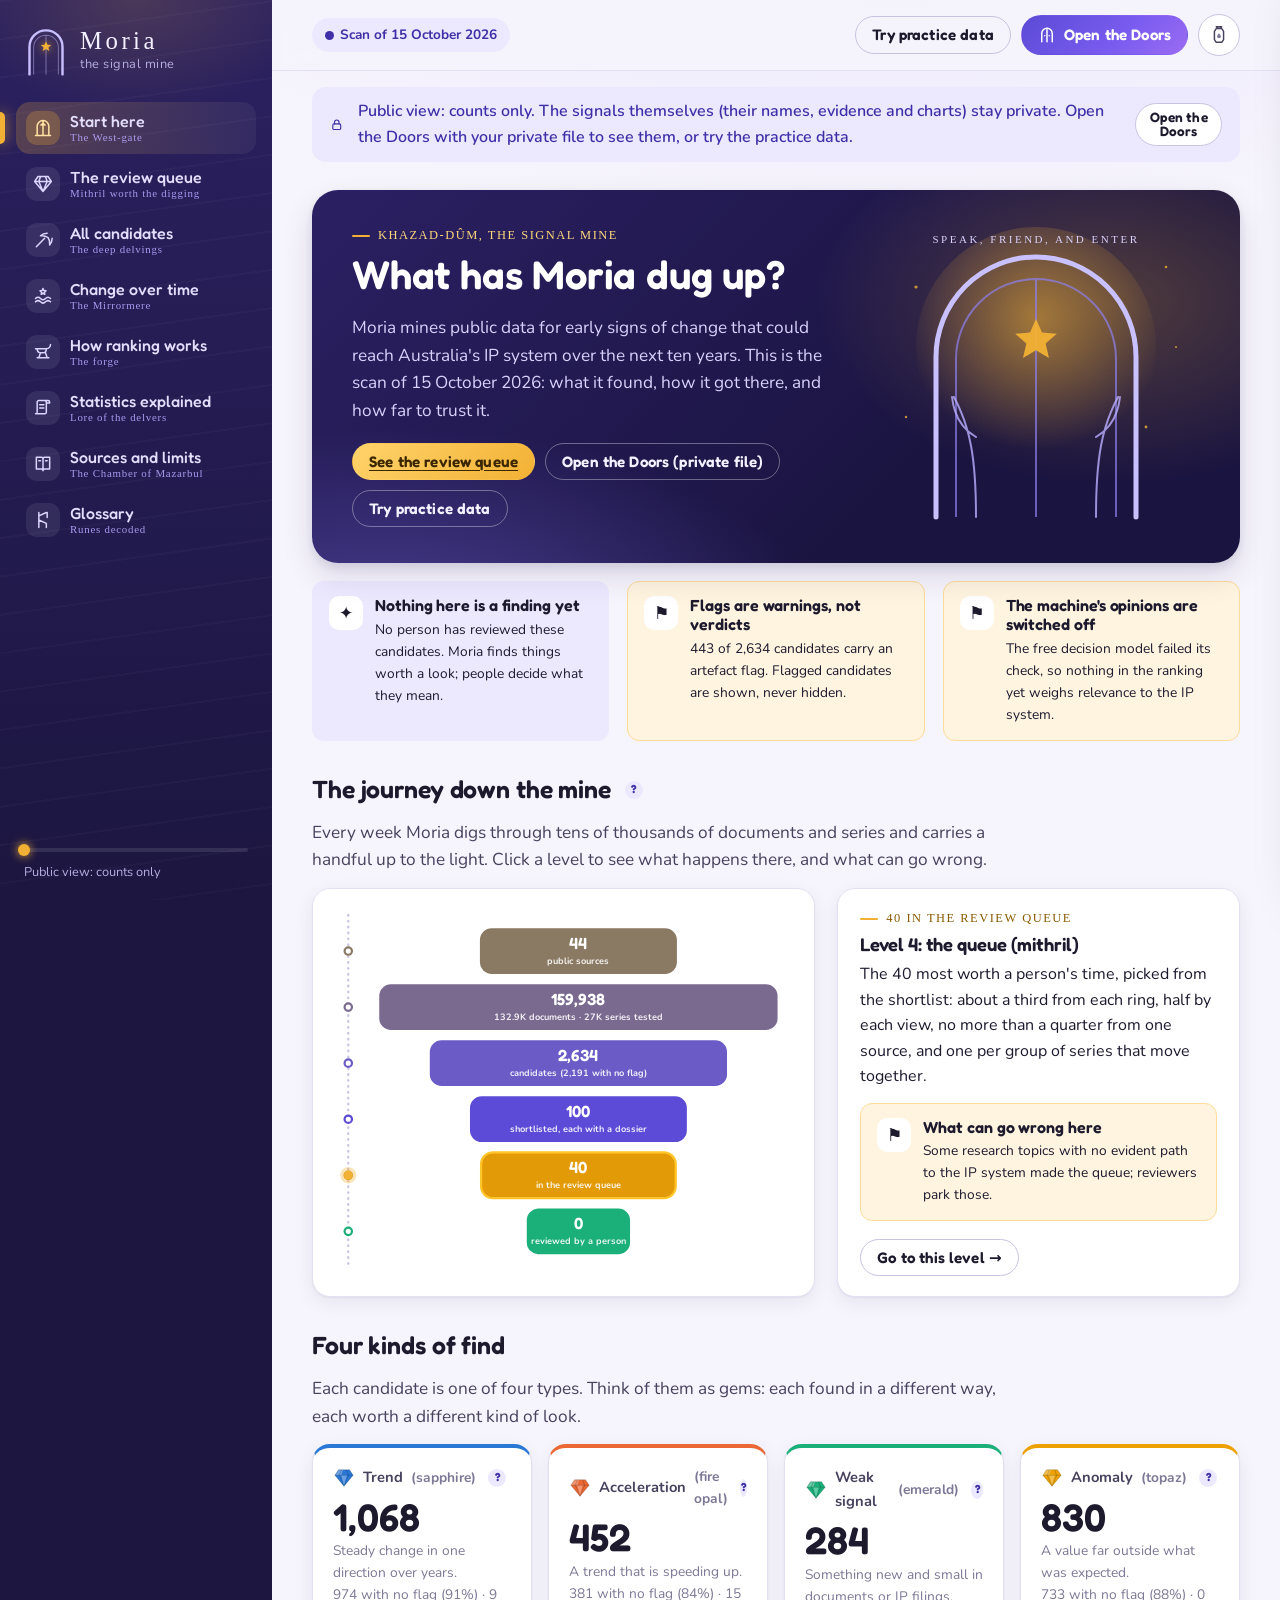
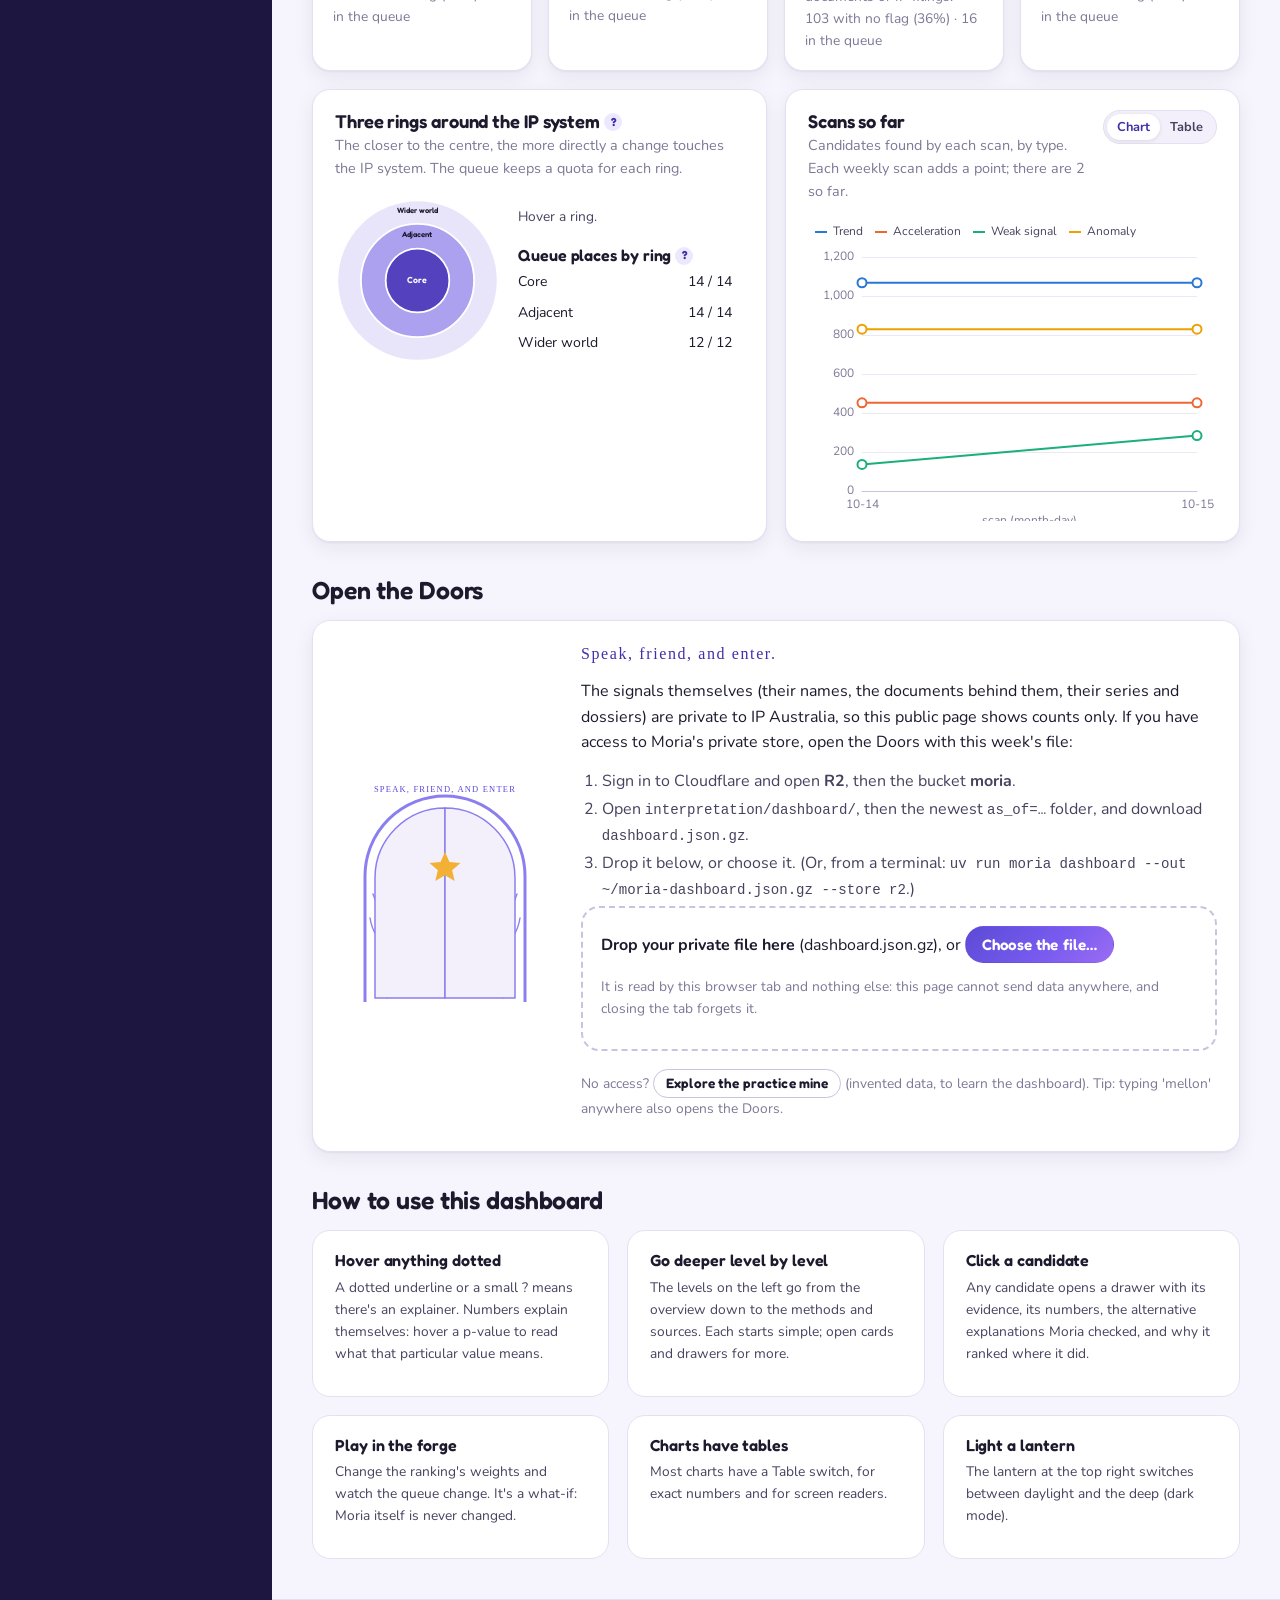
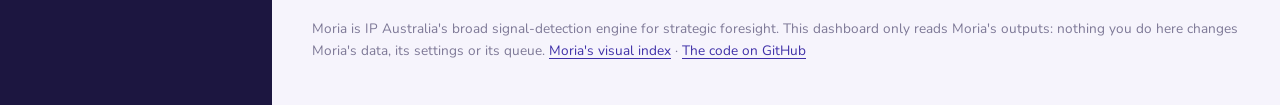
==== dashboard/index.html @ 4859a917 "The dashboard (D-030): public counts on GitHub Pages, the signals from a private file read in the br" ====
<!doctype html>
<html lang="en-AU" data-theme="light">
<head>
<meta charset="utf-8">
<meta name="viewport" content="width=device-width, initial-scale=1">
<!-- Everything this page loads comes from this site: no third-party scripts, fonts or trackers, and no connection
     can send data anywhere else. A private file you open is read in this tab only. -->
<meta http-equiv="Content-Security-Policy" content="default-src 'none'; script-src 'self'; style-src 'self' 'unsafe-inline'; img-src 'self' data: blob:; font-src 'self'; connect-src 'self'; manifest-src 'self'; base-uri 'none'; form-action 'none'; object-src 'none'">
<meta name="referrer" content="no-referrer">
<title>Moria dashboard</title>
<meta name="description" content="Explore what Moria, IP Australia's signal-detection engine, found in its latest scan: the candidates, the review queue, the evidence behind them, and how far to trust it.">
<link rel="icon" href="assets/icon.svg" type="image/svg+xml">
<link rel="stylesheet" href="assets/style.css">
</head>
<body>
<a class="skip" href="#main">Skip to the content</a>
<div class="app">
  <nav class="rail" aria-label="Sections">
    <a class="brand" href="#/start" aria-label="Moria, back to the start">
      <svg class="brand-door" viewBox="0 0 64 72" aria-hidden="true">
        <path class="door-arch" d="M8 70V30a24 24 0 0 1 48 0v40" />
        <path class="door-line" d="M14 70V31a18 18 0 0 1 36 0v39M32 70V13" />
        <path class="door-star" d="M32 22l2.2 5 5.3.4-4 3.4 1.3 5.2-4.8-2.8-4.8 2.8 1.3-5.2-4-3.4 5.3-.4z" />
      </svg>
      <span class="brand-text"><span class="brand-name">Moria</span><span class="brand-tag">the signal mine</span></span>
    </a>
    <ol class="levels" id="nav"></ol>
    <div class="rail-foot">
      <div class="depth" aria-hidden="true"><span class="depth-dot" id="depth-dot"></span></div>
      <p class="rail-note" id="rail-mode">Public view</p>
    </div>
  </nav>
  <div class="stage">
    <header class="topbar">
      <div class="topbar-left">
        <span class="chip chip-scan" id="scan-chip">Loading the scan…</span>
        <span class="chip chip-mode" id="mode-chip" hidden></span>
      </div>
      <div class="topbar-right">
        <button class="btn btn-ghost" id="btn-practice" type="button">Try practice data</button>
        <button class="btn btn-primary" id="btn-doors" type="button">
          <svg viewBox="0 0 24 24" aria-hidden="true" class="ico"><path d="M5 21V10a7 7 0 0 1 14 0v11M12 21V5M9 13h.01M15 13h.01"/></svg>
          Open the Doors
        </button>
        <button class="lantern" id="btn-theme" type="button" aria-label="Switch between light and dark" title="Light or dark">
          <svg viewBox="0 0 24 24" aria-hidden="true"><path class="lantern-frame" d="M9 3h6M10 3v2M14 3v2M7 8l2-3h6l2 3v9l-2 3H9l-2-3z"/><path class="lantern-flame" d="M12 10c1.4 1.4 2 2.5 2 3.5a2 2 0 0 1-4 0c0-1 .6-2.1 2-3.5z"/></svg>
        </button>
      </div>
    </header>
    <div class="banner" id="banner" hidden></div>
    <main id="main" tabindex="-1"></main>
    <footer class="foot">
      <p>Moria is IP Australia's broad signal-detection engine for strategic foresight. This dashboard only reads Moria's
        outputs: nothing you do here changes Moria's data, its settings or its queue.
        <a href="../index.html">Moria's visual index</a> · <a href="https://github.com/Thomas-Amann-IPAustralia/Moria">The code on GitHub</a></p>
    </footer>
  </div>
</div>
<div class="drawer-veil" id="drawer-veil" hidden></div>
<aside class="drawer" id="drawer" aria-hidden="true" aria-label="Candidate details"></aside>
<div class="popover" id="popover" role="tooltip" hidden></div>
<div class="toasts" id="toasts" aria-live="polite"></div>
<input type="file" id="file-input" accept=".json,.gz,application/json,application/gzip" hidden>
<script src="assets/vendor/echarts.min.js"></script>
<script type="module" src="assets/js/main.js"></script>
</body>
</html>
---- dashboard/assets/style.css ----
/* Moria dashboard. Desktop layout: a dark "mine shaft" rail of levels on the left, the content on the right.
   Colours are tokens: the four candidate types are gems (validated categorical slots 1 to 4), the rings an ordinal
   violet ramp ("mithril"), checks the status palette with an icon and a label. Light is daylight at the West-gate;
   dark is deep in the mine. */

@font-face { font-family: "Fredoka"; src: url("fonts/fredoka-latin-wght-normal.woff2") format("woff2"); font-weight: 300 700; font-display: swap; }
@font-face { font-family: "Nunito"; src: url("fonts/nunito-latin-wght-normal.woff2") format("woff2"); font-weight: 200 1000; font-display: swap; }
@font-face { font-family: "Nunito"; src: url("fonts/nunito-latin-wght-italic.woff2") format("woff2"); font-weight: 200 1000; font-style: italic; font-display: swap; }
@font-face { font-family: "Cinzel"; src: url("fonts/cinzel-latin-600-normal.woff2") format("woff2"); font-weight: 600; font-display: swap; }

:root {
  --f-display: "Fredoka", "Nunito", system-ui, sans-serif;
  --f-body: "Nunito", system-ui, -apple-system, "Segoe UI", sans-serif;
  --f-rune: "Cinzel", Georgia, serif;
  --f-mono: ui-monospace, "SFMono-Regular", Menlo, Consolas, monospace;

  --bg: #f6f4fc;
  --bg-glow: #ece7ff;
  --surface: #ffffff;
  --surface-2: #f3f0fb;
  --surface-3: #e9e4f8;
  --ink: #1d1a2e;
  --ink-2: #48425f;
  --muted: #7d7896;
  --line: #e4dff1;
  --line-strong: #c9c2e0;
  --shadow: 0 1px 2px rgba(35, 27, 77, .06), 0 6px 20px rgba(35, 27, 77, .07);
  --shadow-lift: 0 4px 10px rgba(35, 27, 77, .10), 0 14px 32px rgba(35, 27, 77, .12);

  --mithril: #5b4bd6;
  --mithril-2: #8b7ff0;
  --mithril-ink: #3f30a8;
  --mithril-wash: #ece9ff;
  --gold: #f2b134;
  --gold-ink: #8a5a00;
  --gold-wash: #fff4dc;
  --deep: #1c1640;
  --deep-2: #2b2160;

  /* the four candidate types (validated: adjacent slots pass CVD and normal-vision floors in both modes) */
  --t-trend: #2a78d6;
  --t-acceleration: #eb6834;
  --t-weak_signal: #1baf7a;
  --t-anomaly: #eda100;
  /* the three rings, an ordinal ramp: core darkest (validated --ordinal) */
  --r-core: #4a37b8;
  --r-adjacent: #7b6be3;
  --r-wider_world: #b3a9f2;
  /* status: always with an icon and a label */
  --s-good: #0ca30c;
  --s-good-ink: #006300;
  --s-warn: #fab219;
  --s-serious: #ec835a;
  --s-serious-ink: #a8431b;
  --s-critical: #d03b3b;
  --s-neutral: #a19cb5;

  --chart-grid: #ebe7f5;
  --chart-axis: #c9c2e0;
  --radius: 18px;
  --radius-s: 12px;
  color-scheme: light;
}
:root[data-theme="dark"] {
  --bg: #110e1f;
  --bg-glow: #1d1640;
  --surface: #1c1830;
  --surface-2: #241f3c;
  --surface-3: #2d2749;
  --ink: #efecf9;
  --ink-2: #c4bedb;
  --muted: #8f89aa;
  --line: #2f2949;
  --line-strong: #463f66;
  --shadow: 0 1px 2px rgba(0, 0, 0, .3), 0 6px 20px rgba(0, 0, 0, .3);
  --shadow-lift: 0 4px 10px rgba(0, 0, 0, .35), 0 14px 32px rgba(0, 0, 0, .4);
  --mithril: #9d92ff;
  --mithril-2: #b9b0ff;
  --mithril-ink: #c9c1ff;
  --mithril-wash: #2a2452;
  --gold: #f5bf4f;
  --gold-ink: #f5c867;
  --gold-wash: #3a2e14;
  --deep: #0b0817;
  --deep-2: #171032;
  --t-trend: #3987e5;
  --t-acceleration: #d95926;
  --t-weak_signal: #199e70;
  --t-anomaly: #c98500;
  --r-core: #c4bbff;
  --r-adjacent: #8d7ff0;
  --r-wider_world: #5546c4;
  --s-good-ink: #4fd04f;
  --s-serious-ink: #f2a07f;
  --s-neutral: #6d6789;
  --chart-grid: #2a2443;
  --chart-axis: #463f66;
  color-scheme: dark;
}

* { box-sizing: border-box; }
[hidden] { display: none !important; }
html { scroll-behavior: smooth; }
body {
  margin: 0;
  min-width: 1100px;
  background: radial-gradient(1200px 500px at 70% -120px, var(--bg-glow), transparent 70%), var(--bg);
  background-attachment: fixed;
  color: var(--ink);
  font: 400 16px/1.6 var(--f-body);
  -webkit-font-smoothing: antialiased;
}
a { color: var(--mithril-ink); text-underline-offset: 3px; }
a:hover { text-decoration-thickness: 2px; }
h1, h2, h3, h4 { font-family: var(--f-display); font-weight: 600; line-height: 1.2; margin: 0 0 .4em; letter-spacing: -.005em; }
h1 { font-size: 2.3rem; }
h2 { font-size: 1.55rem; }
h3 { font-size: 1.15rem; }
h4 { font-size: 1rem; }
p { margin: 0 0 .8em; }
small, .small { font-size: .86rem; }
.muted { color: var(--muted); }
.ink2 { color: var(--ink-2); }
.num { font-variant-numeric: tabular-nums; }
code, .mono { font-family: var(--f-mono); font-size: .88em; }
.skip { position: absolute; left: -999px; top: 8px; background: var(--surface); padding: 8px 12px; border-radius: 8px; z-index: 100; }
.skip:focus { left: 8px; }
:focus-visible { outline: 3px solid var(--gold); outline-offset: 2px; border-radius: 6px; }

/* --------------------------------------------------------------------------------------------- the frame */
.app { display: grid; grid-template-columns: 272px 1fr; min-height: 100vh; background: linear-gradient(90deg, var(--deep) 272px, transparent 272px); }
.rail {
  position: sticky; top: 0; height: 100vh; overflow-y: auto;
  display: flex; flex-direction: column; gap: 14px;
  padding: 22px 16px 18px;
  color: #e9e5ff;
  background:
    radial-gradient(260px 160px at 50% 0, rgba(242, 177, 52, .16), transparent 70%),
    repeating-linear-gradient(172deg, rgba(255,255,255,.025) 0 2px, transparent 2px 38px),
    linear-gradient(180deg, var(--deep-2), var(--deep));
}
.brand { display: flex; align-items: center; gap: 12px; text-decoration: none; color: inherit; padding: 4px 8px 12px; }
.brand-door { width: 44px; height: 50px; flex: none; }
.door-arch { fill: none; stroke: #c9c1ff; stroke-width: 3.5; stroke-linecap: round; }
.door-line { fill: none; stroke: rgba(201, 193, 255, .45); stroke-width: 1.5; }
.door-star { fill: var(--gold); filter: drop-shadow(0 0 6px rgba(242, 177, 52, .8)); transform-origin: 32px 29px; animation: twinkle 4s ease-in-out infinite; }
.brand:hover .door-star { animation-duration: 1.2s; }
.brand-text { display: flex; flex-direction: column; }
.brand-name { font-family: var(--f-rune); font-size: 1.55rem; letter-spacing: .14em; color: #f3f0ff; line-height: 1.1; }
.brand-tag { font-size: .8rem; color: #b6addf; letter-spacing: .04em; }
@keyframes twinkle { 0%, 100% { opacity: 1; transform: scale(1); } 50% { opacity: .65; transform: scale(.86); } }

.levels { list-style: none; margin: 0; padding: 0; display: flex; flex-direction: column; gap: 4px; }
.levels a {
  position: relative; display: grid; grid-template-columns: 34px 1fr; align-items: center; gap: 10px;
  padding: 9px 10px; border-radius: 14px; color: #e4defc; text-decoration: none;
  transition: background .2s ease, transform .2s ease;
}
.levels a:hover { background: rgba(255, 255, 255, .07); transform: translateX(3px); }
.levels a[aria-current="page"] { background: linear-gradient(90deg, rgba(242, 177, 52, .22), rgba(255, 255, 255, .05)); }
.levels a[aria-current="page"]::before {
  content: ""; position: absolute; left: -16px; top: 10px; bottom: 10px; width: 5px; border-radius: 0 6px 6px 0;
  background: var(--gold); box-shadow: 0 0 14px rgba(242, 177, 52, .9);
}
.lvl-ico { width: 34px; height: 34px; border-radius: 11px; display: grid; place-items: center; background: rgba(255, 255, 255, .08); }
.lvl-ico svg { width: 20px; height: 20px; fill: none; stroke: #dcd5ff; stroke-width: 1.8; stroke-linecap: round; stroke-linejoin: round; }
.levels a:hover .lvl-ico svg { animation: wiggle .5s ease; }
.levels a[aria-current="page"] .lvl-ico { background: rgba(242, 177, 52, .25); }
.levels a[aria-current="page"] .lvl-ico svg { stroke: #ffe2a3; }
.lvl-text { display: flex; flex-direction: column; line-height: 1.25; }
.lvl-name { font-family: var(--f-display); font-weight: 500; font-size: 1rem; }
.lvl-rune { font-family: var(--f-rune); font-size: .68rem; letter-spacing: .07em; color: #b6a6ff; opacity: .9; }
@keyframes wiggle { 0%, 100% { transform: rotate(0); } 30% { transform: rotate(-12deg); } 60% { transform: rotate(9deg); } }

.rail-foot { margin-top: auto; padding: 10px 8px 0; }
.depth { height: 4px; border-radius: 4px; background: rgba(255, 255, 255, .1); position: relative; margin-bottom: 10px; }
.depth-dot { position: absolute; top: -4px; width: 12px; height: 12px; border-radius: 50%; background: var(--gold); box-shadow: 0 0 10px var(--gold); transition: left .5s cubic-bezier(.4, 1.4, .5, 1); left: 0; }
.rail-note { font-size: .8rem; color: #b6addf; margin: 0; }

.stage { min-width: 0; display: flex; flex-direction: column; }
.topbar {
  position: sticky; top: 0; z-index: 20; display: flex; justify-content: space-between; align-items: center; gap: 16px;
  padding: 14px 40px; background: color-mix(in srgb, var(--bg) 82%, transparent); backdrop-filter: blur(10px);
  border-bottom: 1px solid var(--line);
}
.topbar-left, .topbar-right { display: flex; align-items: center; gap: 10px; }
main { padding: 28px 40px 40px; max-width: 1440px; width: 100%; outline: none; }
main:focus, main:focus-visible { outline: none; }
.foot { padding: 18px 40px 32px; color: var(--muted); font-size: .85rem; border-top: 1px solid var(--line); margin-top: auto; }

/* ------------------------------------------------------------------------------------------------ controls */
.btn {
  --b-bg: var(--surface); --b-ink: var(--ink); --b-line: var(--line-strong);
  position: relative; display: inline-flex; align-items: center; gap: 8px; cursor: pointer;
  font: 600 .95rem/1 var(--f-display); letter-spacing: .01em;
  padding: 10px 16px; border-radius: 999px; border: 1.5px solid var(--b-line); background: var(--b-bg); color: var(--b-ink);
  transition: transform .18s cubic-bezier(.3, 1.6, .5, 1), box-shadow .2s ease, background .2s ease;
  overflow: hidden;
}
.btn:hover { transform: translateY(-2px); box-shadow: var(--shadow-lift); }
.btn:active { transform: translateY(1px) scale(.98); box-shadow: none; }
.btn .ico { width: 18px; height: 18px; fill: none; stroke: currentColor; stroke-width: 2; stroke-linecap: round; stroke-linejoin: round; }
.btn-primary { --b-bg: linear-gradient(135deg, var(--mithril), #7a5cf0 60%, #9b6cf2); --b-ink: #fff; --b-line: transparent; background: var(--b-bg); }
:root[data-theme="dark"] .btn-primary { --b-ink: #120d2a; }
.btn-gold { --b-bg: linear-gradient(135deg, #ffd36b, var(--gold)); --b-ink: #3b2600; --b-line: transparent; background: var(--b-bg); }
.btn-ghost { --b-bg: transparent; }
.btn-small { padding: 7px 12px; font-size: .85rem; }
.btn[disabled] { opacity: .5; cursor: not-allowed; transform: none; box-shadow: none; }
.btn .spark { position: absolute; width: 8px; height: 8px; border-radius: 50%; background: #fff6d6; pointer-events: none; animation: spark .6s ease-out forwards; }
@keyframes spark { from { opacity: 1; transform: translate(0, 0) scale(1); } to { opacity: 0; transform: translate(var(--dx), var(--dy)) scale(.2); } }

.lantern { width: 42px; height: 42px; border-radius: 50%; border: 1.5px solid var(--line-strong); background: var(--surface); cursor: pointer; display: grid; place-items: center; transition: transform .3s ease; }
.lantern:hover { transform: rotate(-12deg); }
.lantern svg { width: 22px; height: 22px; }
.lantern-frame { fill: none; stroke: var(--ink-2); stroke-width: 1.6; stroke-linecap: round; stroke-linejoin: round; }
.lantern-flame { fill: var(--muted); transition: fill .3s ease; }
:root[data-theme="dark"] .lantern-flame { fill: var(--gold); filter: drop-shadow(0 0 5px var(--gold)); animation: flicker 2.4s infinite; }
@keyframes flicker { 0%, 100% { opacity: 1; } 45% { opacity: .78; } 55% { opacity: .95; } }

.chip { display: inline-flex; align-items: center; gap: 6px; padding: 5px 12px; border-radius: 999px; font-size: .85rem; font-weight: 700; background: var(--surface-2); color: var(--ink-2); border: 1px solid var(--line); white-space: nowrap; }
.chip-scan { background: var(--mithril-wash); color: var(--mithril-ink); border-color: transparent; }
.chip-mode.practice { background: var(--gold-wash); color: var(--gold-ink); border-color: transparent; }
.chip-mode.private { background: #dff6ea; color: #0b6a3e; border-color: transparent; }
:root[data-theme="dark"] .chip-mode.private { background: #143528; color: #6fe0a6; }
.chip .dot { width: 9px; height: 9px; border-radius: 50%; background: currentColor; }

.pills { display: flex; flex-wrap: wrap; gap: 6px; }
.pill {
  cursor: pointer; border: 1.5px solid var(--line-strong); background: var(--surface); color: var(--ink-2);
  border-radius: 999px; padding: 5px 12px; font: 700 .84rem/1.2 var(--f-body); display: inline-flex; align-items: center; gap: 6px;
  transition: all .15s ease;
}
.pill:hover { border-color: var(--mithril); color: var(--ink); }
.pill[aria-pressed="true"] { background: var(--mithril-wash); border-color: var(--mithril); color: var(--mithril-ink); }
.pill .swatch { width: 10px; height: 10px; border-radius: 3px; }

.field { display: flex; flex-direction: column; gap: 4px; font-size: .85rem; color: var(--ink-2); font-weight: 700; }
input[type="search"], input[type="text"], select {
  font: 500 .95rem var(--f-body); color: var(--ink); background: var(--surface); border: 1.5px solid var(--line-strong);
  border-radius: 12px; padding: 8px 12px; min-width: 0;
}
input[type="search"]:focus, select:focus { border-color: var(--mithril); outline: none; box-shadow: 0 0 0 3px var(--mithril-wash); }
input[type="range"] { accent-color: var(--mithril); width: 100%; }
input[type="checkbox"] { accent-color: var(--mithril); width: 16px; height: 16px; }
.check { display: inline-flex; align-items: center; gap: 7px; font-size: .9rem; color: var(--ink-2); cursor: pointer; user-select: none; }

/* ------------------------------------------------------------------------------------------------ the page */
.view { animation: rise .45s cubic-bezier(.2, .8, .3, 1); }
@keyframes rise { from { opacity: 0; transform: translateY(10px); } to { opacity: 1; transform: none; } }
.view-head { display: flex; justify-content: space-between; align-items: flex-end; gap: 24px; margin-bottom: 22px; }
.eyebrow { font-family: var(--f-rune); font-size: .78rem; letter-spacing: .12em; color: var(--gold-ink); text-transform: uppercase; margin-bottom: 4px; display: flex; align-items: center; gap: 8px; }
.eyebrow::before { content: ""; width: 18px; height: 2px; background: var(--gold); border-radius: 2px; }
.lede { font-size: 1.08rem; color: var(--ink-2); max-width: 70ch; }
.grid { display: grid; gap: 18px; }
.g2 { grid-template-columns: repeat(2, minmax(0, 1fr)); }
.g3 { grid-template-columns: repeat(3, minmax(0, 1fr)); }
.g4 { grid-template-columns: repeat(4, minmax(0, 1fr)); }
.g-21 { grid-template-columns: minmax(0, 2fr) minmax(0, 1fr); }
.g-12 { grid-template-columns: minmax(0, 1fr) minmax(0, 2fr); }
.span2 { grid-column: span 2; }
.span3 { grid-column: 1 / -1; }
.section { margin: 34px 0 14px; }
.section h2 { display: flex; align-items: center; gap: 10px; }

.card {
  background: var(--surface); border: 1px solid var(--line); border-radius: var(--radius); box-shadow: var(--shadow);
  padding: 20px 22px; min-width: 0; position: relative;
}
.card.flat { box-shadow: none; }
.card.tint { background: var(--surface-2); }
.card.click { cursor: pointer; transition: transform .2s cubic-bezier(.3, 1.5, .5, 1), box-shadow .2s ease; }
.card.click:hover { transform: translateY(-3px); box-shadow: var(--shadow-lift); }
.card-head { display: flex; justify-content: space-between; align-items: flex-start; gap: 12px; margin-bottom: 8px; }
.card-head h3 { margin: 0; }
.card-sub { color: var(--muted); font-size: .9rem; margin: 2px 0 10px; }
.chart { width: 100%; height: 300px; }
.chart.tall { height: 420px; }
.chart.short { height: 220px; }
.chart.tiny { height: 160px; }
.toggle { display: inline-flex; background: var(--surface-2); border-radius: 999px; padding: 3px; border: 1px solid var(--line); }
.toggle button { border: 0; background: transparent; color: var(--ink-2); font: 700 .8rem var(--f-body); padding: 4px 10px; border-radius: 999px; cursor: pointer; }
.toggle button[aria-pressed="true"] { background: var(--surface); color: var(--mithril-ink); box-shadow: 0 1px 4px rgba(0, 0, 0, .1); }

.hero {
  position: relative; overflow: hidden; border-radius: 26px; padding: 36px 40px; color: #f3f0ff;
  background:
    radial-gradient(420px 260px at 86% 30%, rgba(242, 177, 52, .25), transparent 70%),
    radial-gradient(600px 300px at 10% 120%, rgba(123, 107, 227, .45), transparent 70%),
    linear-gradient(135deg, #2b2063, #1a1440 70%);
  box-shadow: var(--shadow-lift);
  display: grid; grid-template-columns: minmax(0, 1.5fr) minmax(0, 1fr); gap: 28px; align-items: center;
}
.hero h1 { color: #fff; font-size: 2.5rem; }
.hero .lede { color: #d8d1fb; }
.hero .eyebrow { color: #ffd77d; }
.hero-actions { display: flex; flex-wrap: wrap; gap: 10px; margin-top: 18px; }
.hero .btn-ghost { --b-ink: #f3f0ff; --b-line: rgba(255, 255, 255, .35); }
.hero-door { width: 100%; max-width: 320px; justify-self: center; }

.stats { display: grid; grid-template-columns: repeat(4, minmax(0, 1fr)); gap: 16px; }
.stat { padding: 18px 20px; }
.stat-label { font-weight: 700; color: var(--ink-2); font-size: .92rem; display: flex; align-items: center; gap: 8px; }
.stat-value { font: 600 2.4rem/1.1 var(--f-display); margin: 6px 0 2px; }
.stat-note { color: var(--muted); font-size: .86rem; margin: 0; }

.gem { width: 22px; height: 22px; flex: none; display: inline-block; vertical-align: -5px; }
.gem .g-fill { fill: var(--gem); }
.gem .g-shine { fill: rgba(255, 255, 255, .55); }
.gem .g-edge { fill: none; stroke: rgba(0, 0, 0, .18); stroke-width: 1; }
.type-tag { display: inline-flex; align-items: center; gap: 6px; font-weight: 800; font-size: .84rem; padding: 3px 10px 3px 6px; border-radius: 999px; background: color-mix(in srgb, var(--gem) 14%, var(--surface)); color: var(--ink); }
.ring-tag { display: inline-flex; align-items: center; gap: 6px; font-weight: 700; font-size: .82rem; padding: 3px 10px; border-radius: 999px; background: var(--surface-2); color: var(--ink-2); border: 1px solid var(--line); }
.ring-tag i { width: 10px; height: 10px; border-radius: 50%; background: var(--ring); box-shadow: 0 0 0 2px var(--surface); }

.status { display: inline-flex; align-items: center; gap: 6px; font-weight: 800; font-size: .82rem; }
.status svg { width: 16px; height: 16px; flex: none; }
.status.pass { color: var(--s-good-ink); }
.status.flag { color: var(--s-serious-ink); }
.status.na { color: var(--muted); }
.flag-chip { display: inline-flex; align-items: center; gap: 4px; font-size: .78rem; font-weight: 800; padding: 2px 8px; border-radius: 999px; background: color-mix(in srgb, var(--s-serious) 18%, var(--surface)); color: var(--s-serious-ink); }
.tag { display: inline-flex; align-items: center; gap: 4px; font-size: .78rem; font-weight: 800; padding: 2px 8px; border-radius: 999px; background: var(--surface-2); color: var(--ink-2); border: 1px solid var(--line); }
.tag.gold { background: var(--gold-wash); color: var(--gold-ink); border-color: transparent; }

.callout { display: grid; grid-template-columns: 34px 1fr; gap: 12px; padding: 14px 16px; border-radius: var(--radius-s); background: var(--surface-2); border: 1px solid var(--line); }
.callout.warn { background: color-mix(in srgb, var(--s-warn) 14%, var(--surface)); border-color: color-mix(in srgb, var(--s-warn) 45%, var(--surface)); }
.callout.info { background: var(--mithril-wash); border-color: transparent; }
.callout.good { background: color-mix(in srgb, var(--s-good) 10%, var(--surface)); border-color: color-mix(in srgb, var(--s-good) 30%, var(--surface)); }
.callout .c-ico { width: 34px; height: 34px; border-radius: 10px; display: grid; place-items: center; background: var(--surface); font-size: 1.1rem; }
.callout p:last-child { margin-bottom: 0; }
.callout h4 { margin-bottom: .2em; }

/* the explainer callouts: a dotted term, a little rune-dot; the popover */
.term { border-bottom: 2px dotted color-mix(in srgb, var(--mithril) 60%, transparent); cursor: help; text-decoration: none; color: inherit; }
.term:hover, .term:focus-visible { background: var(--mithril-wash); border-radius: 4px; border-bottom-style: solid; }
.tipdot {
  display: inline-grid; place-items: center; width: 18px; height: 18px; border-radius: 50%; border: 0; cursor: help; padding: 0;
  font: 800 .72rem/1 var(--f-display); color: var(--mithril-ink); background: var(--mithril-wash); vertical-align: 2px; margin-left: 4px;
  transition: transform .2s cubic-bezier(.3, 1.8, .5, 1);
}
.tipdot:hover, .tipdot:focus-visible { transform: scale(1.25) rotate(8deg); background: var(--mithril); color: #fff; }
.popover {
  position: fixed; z-index: 90; max-width: 380px; padding: 14px 16px 12px; border-radius: 14px;
  background: var(--surface); color: var(--ink); border: 1px solid var(--line-strong); box-shadow: var(--shadow-lift);
  font-size: .9rem; line-height: 1.5; animation: pop .16s ease-out;
}
.popover h4 { margin: 0 0 6px; font-size: 1rem; display: flex; align-items: center; gap: 8px; }
.popover h4::before { content: ""; width: 8px; height: 8px; border-radius: 2px; transform: rotate(45deg); background: var(--gold); }
.popover p { margin: 0 0 6px; }
.popover .p-value { background: var(--mithril-wash); color: var(--mithril-ink); border-radius: 8px; padding: 6px 8px; margin: 6px 0; font-weight: 700; }
.popover .p-moria { color: var(--ink-2); }
.popover .p-watch { color: var(--s-serious-ink); }
.popover .p-more { font-size: .82rem; font-weight: 700; }
@keyframes pop { from { opacity: 0; transform: translateY(4px) scale(.98); } to { opacity: 1; transform: none; } }

/* tables */
.table-wrap { overflow: auto; border-radius: var(--radius-s); border: 1px solid var(--line); }
table.data { width: 100%; border-collapse: collapse; font-size: .9rem; }
table.data th, table.data td { padding: 8px 12px; text-align: left; border-bottom: 1px solid var(--line); vertical-align: top; }
table.data th { position: sticky; top: 0; background: var(--surface-2); font-weight: 800; color: var(--ink-2); font-size: .82rem; white-space: nowrap; z-index: 1; }
table.data th.sortable { cursor: pointer; }
table.data th.sortable:hover { color: var(--mithril-ink); }
table.data td.n, table.data th.n { text-align: right; font-variant-numeric: tabular-nums; }
table.data tr.click { cursor: pointer; }
table.data tr.click:hover td { background: var(--mithril-wash); }
table.data tr:last-child td { border-bottom: 0; }

/* the Doors of Durin */
.doors { position: relative; display: grid; grid-template-columns: 220px 1fr; gap: 26px; align-items: center; overflow: hidden; }
.doors-art { width: 220px; height: 240px; }
.doors-art .arch { fill: none; stroke: var(--mithril-2); stroke-width: 3; }
.doors-art .runes { font-family: var(--f-rune); font-size: 8.5px; letter-spacing: .14em; fill: var(--mithril); }
.doors-art .tree { fill: none; stroke: var(--mithril-2); stroke-width: 1.4; stroke-linecap: round; }
.doors-art .leaf-l, .doors-art .leaf-r { fill: var(--surface-2); stroke: var(--mithril-2); stroke-width: 1.5; transition: transform 1.2s cubic-bezier(.6, 0, .2, 1); }
.doors-art .leaf-l { transform-origin: 40px 230px; }
.doors-art .leaf-r { transform-origin: 180px 230px; }
.doors-art .star { fill: var(--gold); transform-origin: 110px 98px; animation: twinkle 3s infinite; }
.doors-art .glow { fill: var(--gold); opacity: 0; transition: opacity 1s ease .3s; }
.doors.open .leaf-l { transform: perspective(300px) rotateY(70deg); }
.doors.open .leaf-r { transform: perspective(300px) rotateY(-70deg); }
.doors.open .glow { opacity: .35; }
.dropzone { border: 2px dashed var(--line-strong); border-radius: var(--radius); padding: 18px; text-align: left; transition: all .2s ease; }
.dropzone.over { border-color: var(--gold); background: var(--gold-wash); transform: scale(1.01); }
.inscription { font-family: var(--f-rune); letter-spacing: .1em; color: var(--mithril-ink); font-size: 1rem; }
ol.steps { margin: 6px 0 0; padding-left: 1.3em; color: var(--ink-2); }
ol.steps li { margin-bottom: 3px; }

/* banners and toasts */
.banner { margin: 16px 40px 0; padding: 12px 18px; border-radius: 14px; display: flex; align-items: center; gap: 14px; font-weight: 600; }
.banner.practice { background: repeating-linear-gradient(135deg, var(--gold-wash) 0 16px, color-mix(in srgb, var(--gold-wash) 70%, var(--surface)) 16px 32px); color: var(--gold-ink); border: 1.5px solid color-mix(in srgb, var(--gold) 60%, transparent); }
.banner.private { background: #e3f7ec; color: #0b5a35; border: 1.5px solid #9fdcbc; }
:root[data-theme="dark"] .banner.private { background: #12301f; color: #8fe7b6; border-color: #24603f; }
.banner.public { background: var(--mithril-wash); color: var(--mithril-ink); }
.banner .btn { margin-left: auto; }
.toasts { position: fixed; right: 22px; bottom: 22px; display: flex; flex-direction: column; gap: 10px; z-index: 95; }
.toast { background: var(--deep-2); color: #f3f0ff; padding: 12px 16px; border-radius: 14px; box-shadow: var(--shadow-lift); display: flex; gap: 10px; align-items: center; animation: toast-in .35s cubic-bezier(.3, 1.5, .5, 1); max-width: 420px; }
.toast.err { background: #6b1f1f; }
@keyframes toast-in { from { opacity: 0; transform: translateY(14px) scale(.96); } to { opacity: 1; transform: none; } }

/* the drawer */
.drawer-veil { position: fixed; inset: 0; background: rgba(17, 13, 35, .38); backdrop-filter: blur(2px); z-index: 60; animation: fade .2s ease; }
@keyframes fade { from { opacity: 0; } to { opacity: 1; } }
.drawer {
  position: fixed; top: 0; right: 0; bottom: 0; width: min(1040px, 80vw); z-index: 70; background: var(--bg);
  box-shadow: -20px 0 50px rgba(17, 13, 35, .25); transform: translateX(105%); transition: transform .38s cubic-bezier(.2, .9, .25, 1);
  display: flex; flex-direction: column;
}
.drawer.open { transform: none; }
.drawer-head { padding: 22px 30px 0; background: var(--surface); border-bottom: 1px solid var(--line); }
.drawer-head h2 { margin: 6px 0 6px; font-size: 1.45rem; }
.drawer-close { position: absolute; right: 18px; top: 16px; }
.drawer-body { padding: 22px 30px 40px; overflow-y: auto; flex: 1; }
.tabs { display: flex; gap: 2px; margin-top: 12px; overflow-x: auto; }
.tabs button { border: 0; background: transparent; padding: 10px 14px; font: 700 .9rem var(--f-display); color: var(--muted); cursor: pointer; border-bottom: 3px solid transparent; white-space: nowrap; }
.tabs button:hover { color: var(--ink); }
.tabs button[aria-selected="true"] { color: var(--mithril-ink); border-bottom-color: var(--gold); }
.kv { display: grid; grid-template-columns: max-content 1fr; gap: 6px 16px; font-size: .92rem; }
.kv dt { color: var(--muted); font-weight: 700; }
.kv dd { margin: 0; }
.facts { display: flex; flex-wrap: wrap; gap: 8px; margin: 8px 0 0; }
.summary-line { font-size: 1.05rem; color: var(--ink-2); background: var(--surface-2); border-radius: 12px; padding: 10px 14px; border-left: 4px solid var(--gold); }
ul.items { list-style: none; padding: 0; margin: 0; display: flex; flex-direction: column; gap: 8px; }
ul.items li { padding: 10px 12px; border-radius: 12px; background: var(--surface); border: 1px solid var(--line); }
ul.items .meta { font-size: .8rem; color: var(--muted); display: flex; flex-wrap: wrap; gap: 4px 12px; margin-top: 2px; }
.checklist { list-style: none; padding: 0; margin: 0; display: grid; gap: 8px; }
.checklist li { display: grid; grid-template-columns: 150px 140px 1fr; gap: 12px; align-items: start; padding: 10px 12px; border-radius: 12px; background: var(--surface); border: 1px solid var(--line); }
.checklist .detail { font-size: .86rem; color: var(--ink-2); overflow-wrap: anywhere; }

/* queue cards */
.qgrid { display: grid; grid-template-columns: repeat(auto-fill, minmax(280px, 1fr)); gap: 14px; }
.qcard { padding: 14px 16px 12px; display: flex; flex-direction: column; gap: 8px; border-top: 4px solid var(--gem); }
.qcard-top { display: flex; align-items: center; gap: 8px; }
.rank-badge {
  font: 700 .92rem/1 var(--f-display); min-width: 34px; height: 34px; border-radius: 11px; display: grid; place-items: center;
  color: #fff; background: linear-gradient(135deg, #8a7df0, #4a37b8); background-size: 200% 200%;
}
.qcard:hover .rank-badge { animation: shimmer 1.2s ease infinite; background-image: linear-gradient(120deg, #4a37b8, #b9b0ff, #f6f2ff, #8a7df0, #4a37b8); }
@keyframes shimmer { 0% { background-position: 0% 50%; } 100% { background-position: 200% 50%; } }
.qcard h4 { font-family: var(--f-body); font-weight: 800; font-size: .98rem; margin: 0; line-height: 1.3; overflow-wrap: anywhere; }
.qcard .spark-svg { width: 100%; height: 42px; }
.qcard .row { display: flex; flex-wrap: wrap; gap: 6px; align-items: center; }
.sealed-strip { display: grid; grid-template-columns: repeat(10, minmax(0, 1fr)); gap: 8px; }
.sealed { display: grid; place-items: center; min-height: 74px; padding: 8px; border-top: 4px solid var(--gem); color: var(--muted); text-align: center; gap: 2px; font-size: .78rem; }
.sealed svg { width: 18px; height: 18px; opacity: .7; }
.sealed strong { font-size: .8rem; color: var(--ink-2); }

/* the shaft (start) */
.shaft { display: grid; grid-template-columns: minmax(0, 1.25fr) minmax(0, 1fr); gap: 22px; align-items: stretch; }
.shaft-svg { width: 100%; height: auto; display: block; }
.shaft-level { cursor: pointer; }
.shaft-level .band { transition: filter .2s ease, transform .2s ease; transform-box: fill-box; transform-origin: center; }
.shaft-level:hover .band, .shaft-level.active .band { filter: brightness(1.12) saturate(1.1); }
.shaft-level.active .band { stroke: var(--gold); stroke-width: 3; }
.shaft-level text { pointer-events: none; }
.shaft-detail h3 { display: flex; gap: 10px; align-items: center; }
.lantern-dot { animation: descend 2.4s cubic-bezier(.5, 0, .3, 1) both; }
@keyframes descend { from { transform: translateY(-520px); opacity: 0; } 15% { opacity: 1; } to { transform: none; opacity: 1; } }

/* the rings */
.rings-svg { width: 100%; max-width: 380px; display: block; margin: 0 auto; }
.rings-svg circle.ring { transition: stroke-width .2s ease; cursor: pointer; }
.rings-svg g:hover circle.ring { stroke-width: 6; }

/* forge */
.forge { display: grid; grid-template-columns: 340px minmax(0, 1fr); gap: 18px; align-items: start; }
.sliders { position: sticky; top: 86px; max-height: calc(100vh - 110px); overflow-y: auto; }
.slider { display: grid; grid-template-columns: 1fr 52px; gap: 2px 10px; align-items: center; margin: 6px 0 10px; }
.slider label { font-size: .88rem; font-weight: 700; color: var(--ink-2); }
.slider output { font: 700 .88rem var(--f-mono); text-align: right; color: var(--mithril-ink); }
.slider input { grid-column: 1 / -1; }
.slider.changed label::after { content: " ●"; color: var(--gold); }
details.group { border-top: 1px solid var(--line); padding: 8px 0; }
details.group summary { cursor: pointer; font: 600 1rem var(--f-display); list-style: none; display: flex; justify-content: space-between; align-items: center; padding: 4px 0; }
details.group summary::after { content: "+"; font-size: 1.2rem; color: var(--muted); transition: transform .2s; }
details.group[open] summary::after { transform: rotate(45deg); }
.big-number { font: 600 3.4rem/1 var(--f-display); color: var(--mithril-ink); }
.carts { display: grid; grid-template-columns: repeat(20, 1fr); gap: 5px; }
.cart { aspect-ratio: 1; border-radius: 6px; background: var(--gem); position: relative; transition: transform .3s cubic-bezier(.3, 1.6, .5, 1), opacity .3s ease; cursor: pointer; }
.cart.new { box-shadow: 0 0 0 3px var(--gold); animation: pop-in .5s cubic-bezier(.3, 1.8, .5, 1); }
.cart.gone { opacity: .25; }
.cart:hover { transform: translateY(-3px) scale(1.12); }
@keyframes pop-in { from { transform: scale(.2); } to { transform: none; } }
.equation { display: flex; flex-wrap: wrap; align-items: center; gap: 8px; font: 600 1rem var(--f-display); }
.equation .term-box { padding: 6px 10px; border-radius: 10px; background: var(--surface-2); border: 1px solid var(--line); }
.equation .op { color: var(--muted); font-size: 1.2rem; }
.equation .result { background: var(--mithril); color: #fff; }

/* lore playgrounds */
.playground { display: grid; grid-template-columns: 300px minmax(0, 1fr); gap: 18px; align-items: start; }
.dots-grid { display: block; width: 100%; height: auto; border-radius: 12px; background: var(--surface-2); }
.legend { display: flex; flex-wrap: wrap; gap: 12px; font-size: .85rem; color: var(--ink-2); }
.legend span { display: inline-flex; align-items: center; gap: 6px; }
.legend i { width: 12px; height: 12px; border-radius: 3px; display: inline-block; }
.legend i.line { height: 3px; border-radius: 2px; width: 16px; }
.verdict { display: inline-flex; align-items: center; gap: 8px; font: 600 1.05rem var(--f-display); padding: 6px 14px; border-radius: 999px; }
.verdict.yes { background: color-mix(in srgb, var(--s-good) 16%, var(--surface)); color: var(--s-good-ink); }
.verdict.no { background: var(--surface-2); color: var(--ink-2); }

/* records */
.src-grid { display: grid; grid-template-columns: repeat(auto-fill, minmax(300px, 1fr)); gap: 12px; }
.src-card { padding: 14px 16px; }
.src-card h4 { margin: 0 0 4px; font-family: var(--f-body); font-weight: 800; }
.src-card .clamp { display: -webkit-box; -webkit-line-clamp: 3; -webkit-box-orient: vertical; overflow: hidden; }
.heat td.cell { text-align: center; font-variant-numeric: tabular-nums; font-weight: 700; }
.src-card .row { display: flex; flex-wrap: wrap; gap: 6px; margin: 6px 0; }
.limits { display: grid; gap: 10px; }
.limit { display: grid; grid-template-columns: 110px 1fr; gap: 14px; padding: 12px 16px; }
.sev { font-weight: 800; font-size: .8rem; display: inline-flex; gap: 6px; align-items: flex-start; }
.sev.high { color: var(--s-critical); }
.sev.medium { color: var(--s-serious-ink); }
.sev.low { color: var(--gold-ink); }

/* glossary */
.gloss { display: grid; grid-template-columns: repeat(2, minmax(0, 1fr)); gap: 12px; }
.gloss-item { padding: 14px 18px; scroll-margin-top: 90px; }
.gloss-item.flash { animation: flash 1.6s ease; }
@keyframes flash { 0%, 100% { box-shadow: var(--shadow); } 30% { box-shadow: 0 0 0 4px var(--gold), var(--shadow-lift); } }
.gloss-item h3 { font-size: 1.05rem; margin-bottom: 4px; }
.gloss-item .group-tag { float: right; }

.empty { text-align: center; padding: 38px 20px; color: var(--muted); }
.empty svg { width: 64px; height: 64px; margin-bottom: 8px; opacity: .8; }
.loading { display: grid; place-items: center; min-height: 50vh; gap: 12px; color: var(--muted); font-family: var(--f-display); }
.loading svg { width: 54px; height: 54px; transform-origin: 50% 0; animation: swing 1.6s ease-in-out infinite; }
@keyframes swing { 0%, 100% { transform: rotate(-12deg); } 50% { transform: rotate(12deg); } }

.row-flex { display: flex; align-items: center; gap: 10px; flex-wrap: wrap; }
.space-between { justify-content: space-between; }
.filters { display: flex; flex-wrap: wrap; gap: 12px 18px; align-items: flex-end; margin-bottom: 14px; padding: 14px 18px; }
.mt { margin-top: 18px; }
.mb { margin-bottom: 18px; }
.pager { display: flex; gap: 8px; align-items: center; justify-content: flex-end; margin-top: 10px; font-size: .88rem; color: var(--muted); }
.meter { height: 10px; border-radius: 10px; background: var(--surface-3); overflow: hidden; }
.meter > i { display: block; height: 100%; border-radius: 10px; background: var(--mithril); transition: width .6s cubic-bezier(.3, 1.2, .5, 1); }
.bars-mini { display: grid; gap: 8px; }
.bar-mini { display: grid; grid-template-columns: 150px 1fr 56px; gap: 10px; align-items: center; font-size: .88rem; }
.bar-mini .meter { height: 12px; }

@media (prefers-reduced-motion: reduce) {
  *, *::before, *::after { animation-duration: .001ms !important; animation-iteration-count: 1 !important; transition-duration: .001ms !important; }
  html { scroll-behavior: auto; }
}
@media print {
  .rail, .topbar, .banner .btn { display: none; }
  .app { grid-template-columns: 1fr; }
}
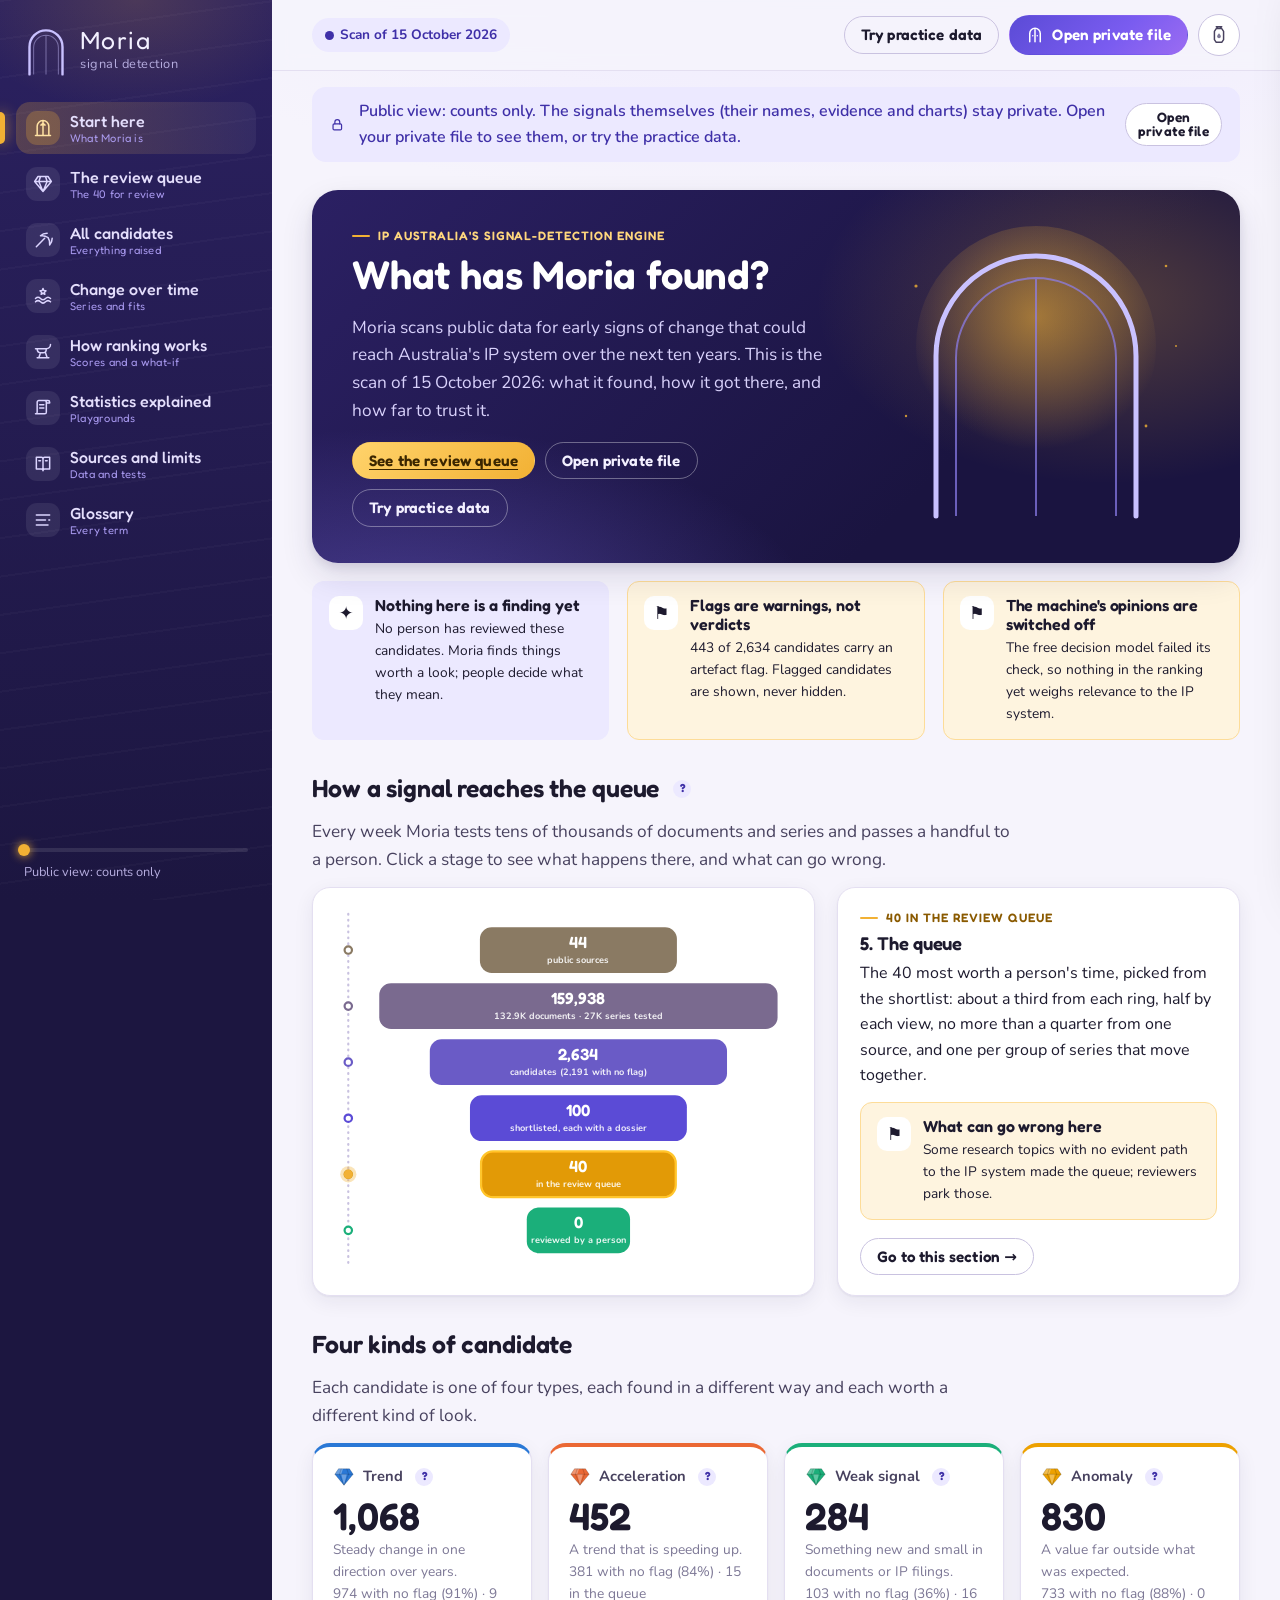
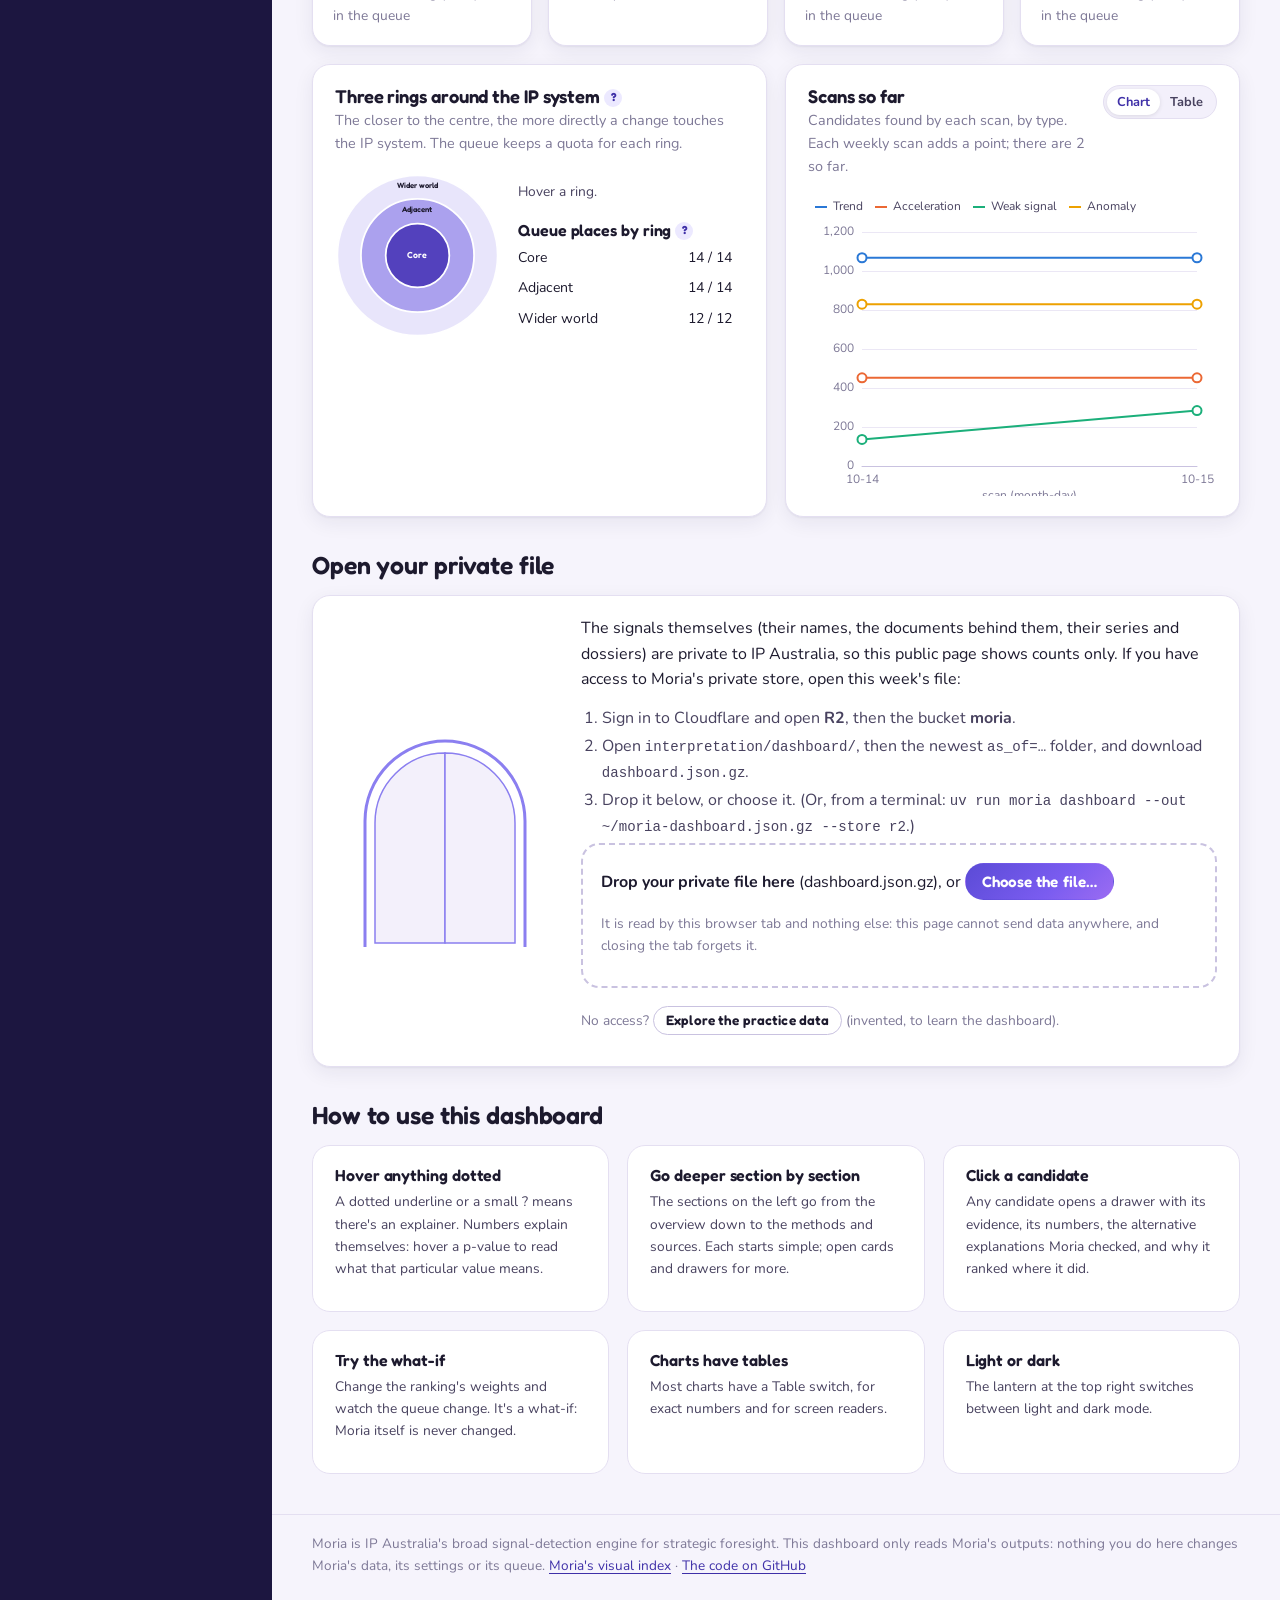
==== commit 8a4d8140: "Dashboard: dial back the Tolkien references The owner asked for fewer Tolkien references. Kept: the " ====
--- a/dashboard/index.html
+++ b/dashboard/index.html
@@ -20,9 +20,8 @@
       <svg class="brand-door" viewBox="0 0 64 72" aria-hidden="true">
         <path class="door-arch" d="M8 70V30a24 24 0 0 1 48 0v40" />
         <path class="door-line" d="M14 70V31a18 18 0 0 1 36 0v39M32 70V13" />
-        <path class="door-star" d="M32 22l2.2 5 5.3.4-4 3.4 1.3 5.2-4.8-2.8-4.8 2.8 1.3-5.2-4-3.4 5.3-.4z" />
       </svg>
-      <span class="brand-text"><span class="brand-name">Moria</span><span class="brand-tag">the signal mine</span></span>
+      <span class="brand-text"><span class="brand-name">Moria</span><span class="brand-tag">signal detection</span></span>
     </a>
     <ol class="levels" id="nav"></ol>
     <div class="rail-foot">
@@ -40,7 +39,7 @@
         <button class="btn btn-ghost" id="btn-practice" type="button">Try practice data</button>
         <button class="btn btn-primary" id="btn-doors" type="button">
           <svg viewBox="0 0 24 24" aria-hidden="true" class="ico"><path d="M5 21V10a7 7 0 0 1 14 0v11M12 21V5M9 13h.01M15 13h.01"/></svg>
-          Open the Doors
+          Open private file
         </button>
         <button class="lantern" id="btn-theme" type="button" aria-label="Switch between light and dark" title="Light or dark">
           <svg viewBox="0 0 24 24" aria-hidden="true"><path class="lantern-frame" d="M9 3h6M10 3v2M14 3v2M7 8l2-3h6l2 3v9l-2 3H9l-2-3z"/><path class="lantern-flame" d="M12 10c1.4 1.4 2 2.5 2 3.5a2 2 0 0 1-4 0c0-1 .6-2.1 2-3.5z"/></svg>
--- a/dashboard/assets/style.css
+++ b/dashboard/assets/style.css
@@ -1,17 +1,15 @@
-/* Moria dashboard. Desktop layout: a dark "mine shaft" rail of levels on the left, the content on the right.
+/* Moria dashboard. Desktop layout: a dark rail of sections on the left, the content on the right.
    Colours are tokens: the four candidate types are gems (validated categorical slots 1 to 4), the rings an ordinal
-   violet ramp ("mithril"), checks the status palette with an icon and a label. Light is daylight at the West-gate;
-   dark is deep in the mine. */
+   violet ramp (the "mithril" tokens), checks the status palette with an icon and a label. */
 
 @font-face { font-family: "Fredoka"; src: url("fonts/fredoka-latin-wght-normal.woff2") format("woff2"); font-weight: 300 700; font-display: swap; }
 @font-face { font-family: "Nunito"; src: url("fonts/nunito-latin-wght-normal.woff2") format("woff2"); font-weight: 200 1000; font-display: swap; }
 @font-face { font-family: "Nunito"; src: url("fonts/nunito-latin-wght-italic.woff2") format("woff2"); font-weight: 200 1000; font-style: italic; font-display: swap; }
-@font-face { font-family: "Cinzel"; src: url("fonts/cinzel-latin-600-normal.woff2") format("woff2"); font-weight: 600; font-display: swap; }
 
 :root {
   --f-display: "Fredoka", "Nunito", system-ui, sans-serif;
   --f-body: "Nunito", system-ui, -apple-system, "Segoe UI", sans-serif;
-  --f-rune: "Cinzel", Georgia, serif;
+  --f-label: "Fredoka", "Nunito", system-ui, sans-serif;
   --f-mono: ui-monospace, "SFMono-Regular", Menlo, Consolas, monospace;
 
   --bg: #f6f4fc;
@@ -143,10 +141,8 @@
 .brand-door { width: 44px; height: 50px; flex: none; }
 .door-arch { fill: none; stroke: #c9c1ff; stroke-width: 3.5; stroke-linecap: round; }
 .door-line { fill: none; stroke: rgba(201, 193, 255, .45); stroke-width: 1.5; }
-.door-star { fill: var(--gold); filter: drop-shadow(0 0 6px rgba(242, 177, 52, .8)); transform-origin: 32px 29px; animation: twinkle 4s ease-in-out infinite; }
-.brand:hover .door-star { animation-duration: 1.2s; }
 .brand-text { display: flex; flex-direction: column; }
-.brand-name { font-family: var(--f-rune); font-size: 1.55rem; letter-spacing: .14em; color: #f3f0ff; line-height: 1.1; }
+.brand-name { font-family: var(--f-display); font-size: 1.55rem; letter-spacing: .06em; color: #f3f0ff; line-height: 1.1; }
 .brand-tag { font-size: .8rem; color: #b6addf; letter-spacing: .04em; }
 @keyframes twinkle { 0%, 100% { opacity: 1; transform: scale(1); } 50% { opacity: .65; transform: scale(.86); } }
 
@@ -169,7 +165,7 @@
 .levels a[aria-current="page"] .lvl-ico svg { stroke: #ffe2a3; }
 .lvl-text { display: flex; flex-direction: column; line-height: 1.25; }
 .lvl-name { font-family: var(--f-display); font-weight: 500; font-size: 1rem; }
-.lvl-rune { font-family: var(--f-rune); font-size: .68rem; letter-spacing: .07em; color: #b6a6ff; opacity: .9; }
+.lvl-sub { font-family: var(--f-label); font-size: .7rem; letter-spacing: .02em; color: #b6a6ff; opacity: .9; }
 @keyframes wiggle { 0%, 100% { transform: rotate(0); } 30% { transform: rotate(-12deg); } 60% { transform: rotate(9deg); } }
 
 .rail-foot { margin-top: auto; padding: 10px 8px 0; }
@@ -248,7 +244,7 @@
 .view { animation: rise .45s cubic-bezier(.2, .8, .3, 1); }
 @keyframes rise { from { opacity: 0; transform: translateY(10px); } to { opacity: 1; transform: none; } }
 .view-head { display: flex; justify-content: space-between; align-items: flex-end; gap: 24px; margin-bottom: 22px; }
-.eyebrow { font-family: var(--f-rune); font-size: .78rem; letter-spacing: .12em; color: var(--gold-ink); text-transform: uppercase; margin-bottom: 4px; display: flex; align-items: center; gap: 8px; }
+.eyebrow { font-family: var(--f-label); font-weight: 600; font-size: .76rem; letter-spacing: .08em; color: var(--gold-ink); text-transform: uppercase; margin-bottom: 4px; display: flex; align-items: center; gap: 8px; }
 .eyebrow::before { content: ""; width: 18px; height: 2px; background: var(--gold); border-radius: 2px; }
 .lede { font-size: 1.08rem; color: var(--ink-2); max-width: 70ch; }
 .grid { display: grid; gap: 18px; }
@@ -328,7 +324,7 @@
 .callout p:last-child { margin-bottom: 0; }
 .callout h4 { margin-bottom: .2em; }
 
-/* the explainer callouts: a dotted term, a little rune-dot; the popover */
+/* the explainer callouts: a dotted term, a little dot; the popover */
 .term { border-bottom: 2px dotted color-mix(in srgb, var(--mithril) 60%, transparent); cursor: help; text-decoration: none; color: inherit; }
 .term:hover, .term:focus-visible { background: var(--mithril-wash); border-radius: 4px; border-bottom-style: solid; }
 .tipdot {
@@ -363,23 +359,20 @@
 table.data tr.click:hover td { background: var(--mithril-wash); }
 table.data tr:last-child td { border-bottom: 0; }
 
-/* the Doors of Durin */
+/* opening the private file */
 .doors { position: relative; display: grid; grid-template-columns: 220px 1fr; gap: 26px; align-items: center; overflow: hidden; }
 .doors-art { width: 220px; height: 240px; }
 .doors-art .arch { fill: none; stroke: var(--mithril-2); stroke-width: 3; }
-.doors-art .runes { font-family: var(--f-rune); font-size: 8.5px; letter-spacing: .14em; fill: var(--mithril); }
-.doors-art .tree { fill: none; stroke: var(--mithril-2); stroke-width: 1.4; stroke-linecap: round; }
 .doors-art .leaf-l, .doors-art .leaf-r { fill: var(--surface-2); stroke: var(--mithril-2); stroke-width: 1.5; transition: transform 1.2s cubic-bezier(.6, 0, .2, 1); }
 .doors-art .leaf-l { transform-origin: 40px 230px; }
 .doors-art .leaf-r { transform-origin: 180px 230px; }
-.doors-art .star { fill: var(--gold); transform-origin: 110px 98px; animation: twinkle 3s infinite; }
 .doors-art .glow { fill: var(--gold); opacity: 0; transition: opacity 1s ease .3s; }
 .doors.open .leaf-l { transform: perspective(300px) rotateY(70deg); }
 .doors.open .leaf-r { transform: perspective(300px) rotateY(-70deg); }
 .doors.open .glow { opacity: .35; }
 .dropzone { border: 2px dashed var(--line-strong); border-radius: var(--radius); padding: 18px; text-align: left; transition: all .2s ease; }
 .dropzone.over { border-color: var(--gold); background: var(--gold-wash); transform: scale(1.01); }
-.inscription { font-family: var(--f-rune); letter-spacing: .1em; color: var(--mithril-ink); font-size: 1rem; }
+.inscription { font-family: var(--f-display); font-weight: 600; color: var(--mithril-ink); font-size: 1.05rem; }
 ol.steps { margin: 6px 0 0; padding-left: 1.3em; color: var(--ink-2); }
 ol.steps li { margin-bottom: 3px; }
 
@@ -459,8 +452,8 @@
 .rings-svg circle.ring { transition: stroke-width .2s ease; cursor: pointer; }
 .rings-svg g:hover circle.ring { stroke-width: 6; }
 
-/* forge */
-.forge { display: grid; grid-template-columns: 340px minmax(0, 1fr); gap: 18px; align-items: start; }
+/* the ranking what-if */
+.whatif { display: grid; grid-template-columns: 340px minmax(0, 1fr); gap: 18px; align-items: start; }
 .sliders { position: sticky; top: 86px; max-height: calc(100vh - 110px); overflow-y: auto; }
 .slider { display: grid; grid-template-columns: 1fr 52px; gap: 2px 10px; align-items: center; margin: 6px 0 10px; }
 .slider label { font-size: .88rem; font-weight: 700; color: var(--ink-2); }
@@ -483,7 +476,7 @@
 .equation .op { color: var(--muted); font-size: 1.2rem; }
 .equation .result { background: var(--mithril); color: #fff; }
 
-/* lore playgrounds */
+/* statistics playgrounds */
 .playground { display: grid; grid-template-columns: 300px minmax(0, 1fr); gap: 18px; align-items: start; }
 .dots-grid { display: block; width: 100%; height: auto; border-radius: 12px; background: var(--surface-2); }
 .legend { display: flex; flex-wrap: wrap; gap: 12px; font-size: .85rem; color: var(--ink-2); }
